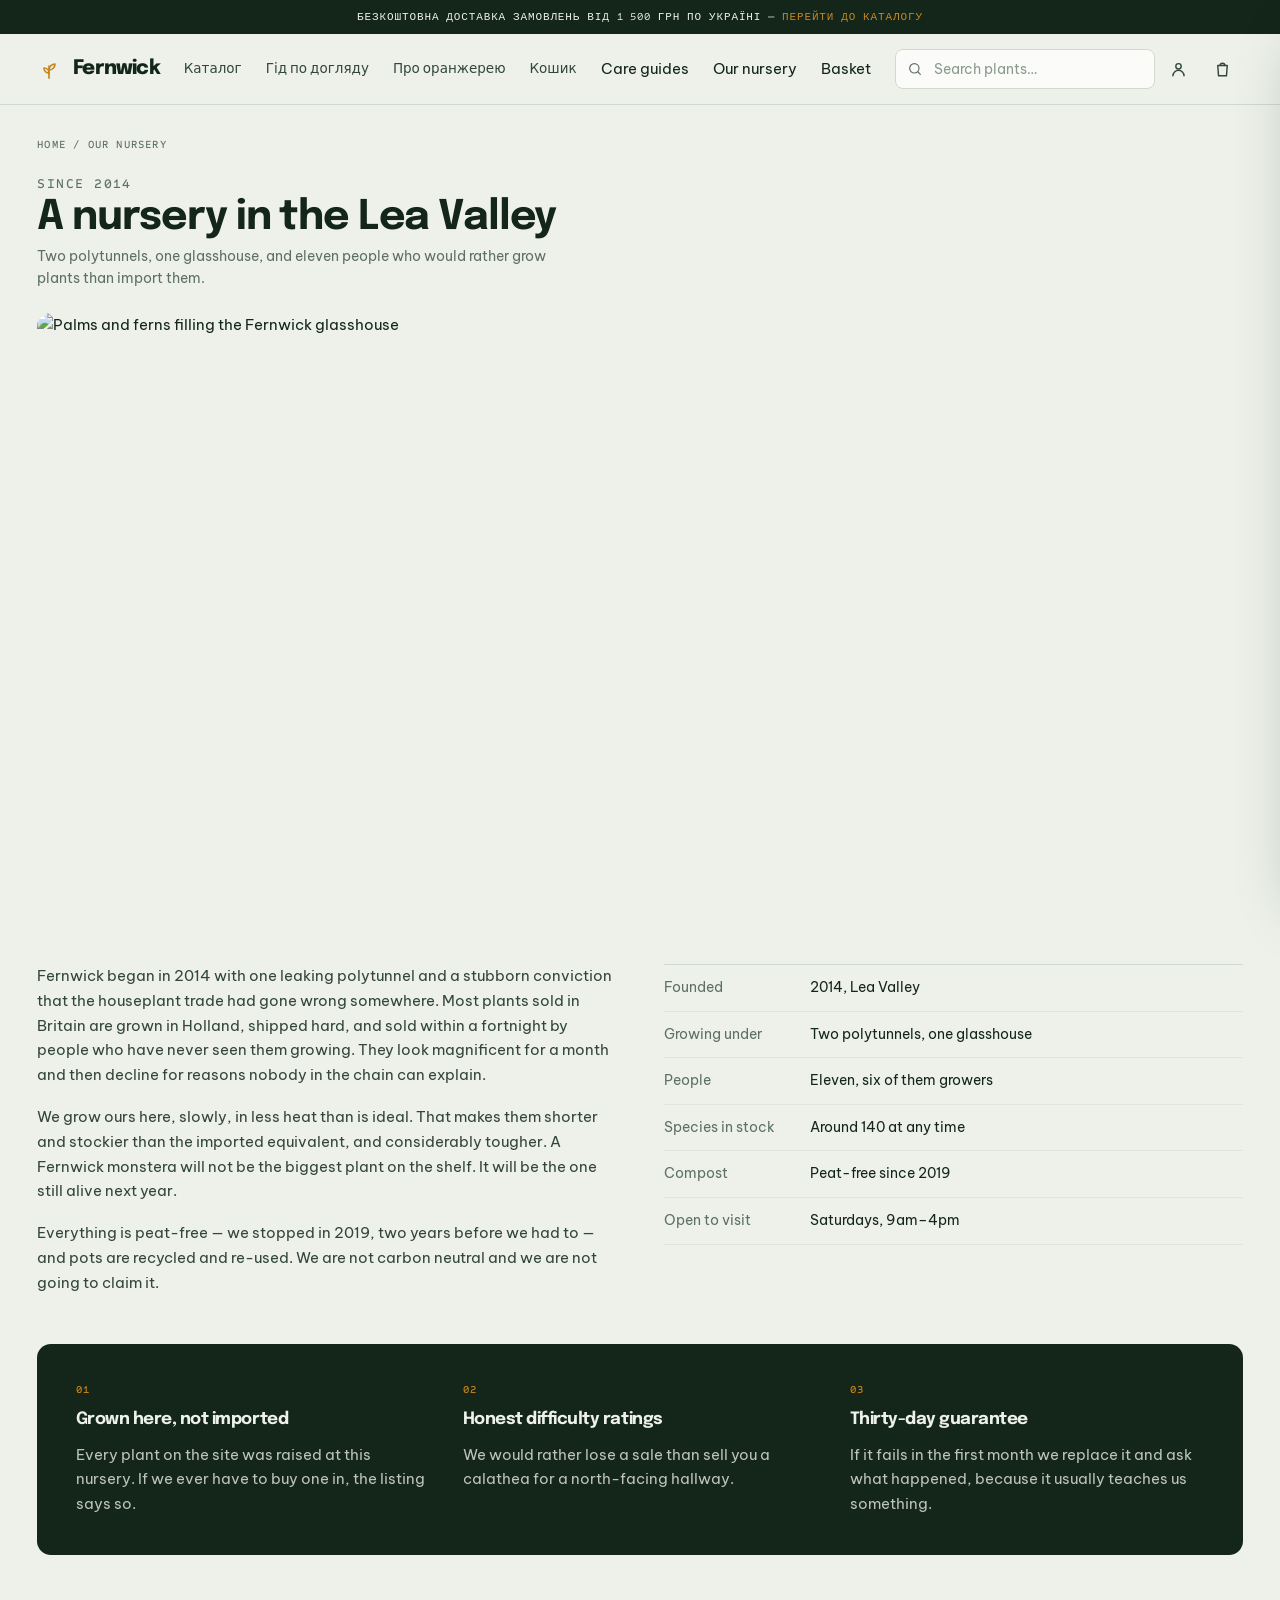
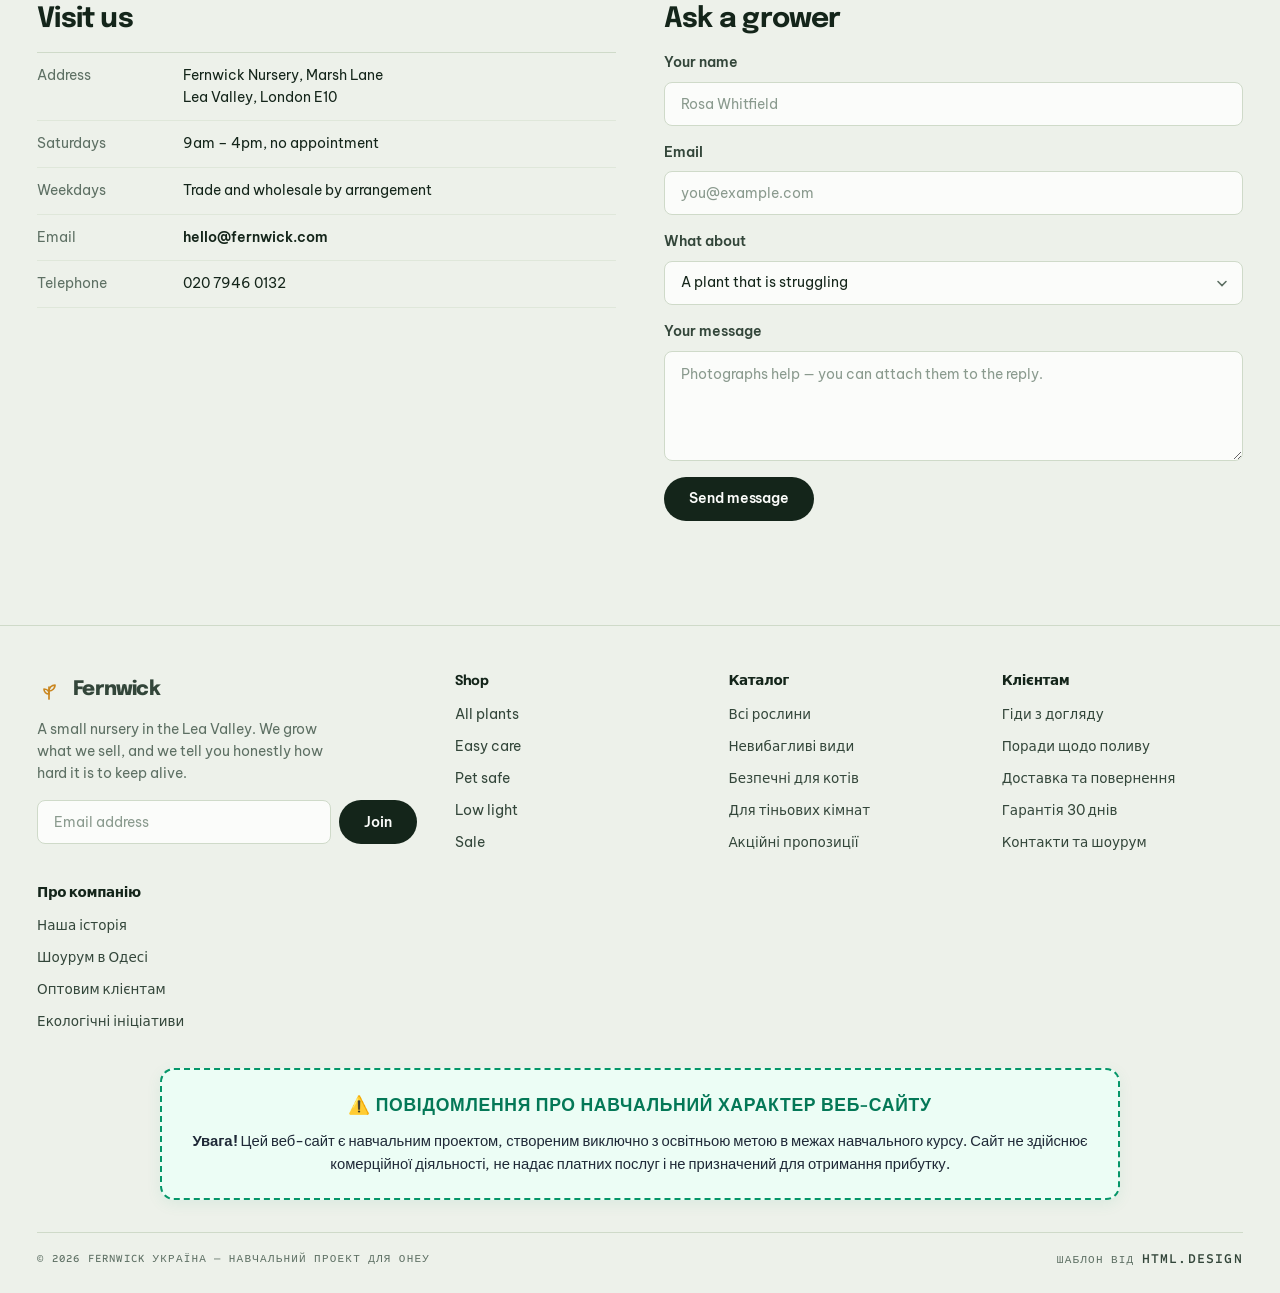
==== fernwick/about.html @ 467632d7 "Add files via upload" ====
<!DOCTYPE html>
<html lang="uk">
<head>
<!-- Google tag (gtag.js) -->
<script async src="https://www.googletagmanager.com/gtag/js?id=G-3LQYDTV1NV"></script>
<script>
  window.dataLayer = window.dataLayer || [];
  function gtag(){dataLayer.push(arguments);}
  gtag('js', new Date());

  gtag('config', 'G-3LQYDTV1NV');
</script>

<!-- Microsoft Clarity -->
<script type="text/javascript">
    (function(c,l,a,r,i,t,y){
        c[a]=c[a]||function(){(c[a].q=c[a].q||[]).push(arguments)};
        t=l.createElement(r);t.async=1;t.src="https://www.clarity.ms/tag/"+i;
        y=l.getElementsByTagName(r)[0];y.parentNode.insertBefore(t,y);
    })(window, document, "clarity", "script", "pxyz123456");
</script>

<meta charset="utf-8" />
<meta name="viewport" content="width=device-width, initial-scale=1" />
<title>Про нашу оранжерею — Fernwick Україна</title>
<meta name="description" content="Історія розплідника Fernwick. Вирощування кімнатних рослин, екологічний підхід та шоурум в Одесі." />

<link rel="preconnect" href="https://fonts.googleapis.com" />
<link rel="preconnect" href="https://fonts.gstatic.com" crossorigin />
<link href="https://fonts.googleapis.com/css2?family=Epilogue:wght@500;600;700;800&family=Be+Vietnam+Pro:wght@400;500;600;700&family=Sometype+Mono:wght@400;500&display=swap" rel="stylesheet" />
<link rel="preconnect" href="https://images.unsplash.com" crossorigin />

<link rel="stylesheet" href="assets/css/tokens.css" />
<link rel="stylesheet" href="assets/css/shop.css" />
</head>
<body>

<div class="announce">
  <p>Безкоштовна доставка замовлень від 1 500 грн по Україні — <a href="shop.html">перейти до каталогу</a></p>
</div>

<header class="masthead">
  <div class="wrap masthead__inner">
    <a class="brand" href="index.html" aria-label="Fernwick — на головну">
      <svg viewBox="0 0 24 24" fill="none" stroke="currentColor" stroke-width="1.7" stroke-linecap="round" stroke-linejoin="round" aria-hidden="true">
        <path d="M12 21V9" />
        <path d="M12 13c0-3.3 2.7-6 6-6 0 3.3-2.7 6-6 6Z" />
        <path d="M12 16c0-2.8-2.2-5-5-5 0 2.8 2.2 5 5 5Z" />
      </svg>
      <span class="brand__word">Fernwick</span>
    </a>

    <nav class="shopnav" aria-label="Main" data-open="false">
      <a href="shop.html">Каталог</a>
      <a href="care.html">Гід по догляду</a>
      <a href="about.html">Про оранжерею</a>
      <a href="cart.html">Кошик</a>
    </nav>
      <a href="care.html">Care guides</a>
      <a href="about.html" aria-current="page">Our nursery</a>
      <a href="cart.html">Basket</a>
    </nav>

    <div class="masthead__tools">
      <label class="searchbox">
        <span class="sr-only">Search plants</span>
        <svg viewBox="0 0 24 24" fill="none" stroke="currentColor" stroke-width="1.8" stroke-linecap="round" aria-hidden="true"><circle cx="11" cy="11" r="7"/><path d="m20 20-3.5-3.5"/></svg>
        <input class="input" type="search" placeholder="Search plants…" />
      </label>

      <button class="btn btn--icon" type="button" data-toast="Accounts are a demo in this template" aria-label="Your account">
        <svg viewBox="0 0 24 24" fill="none" stroke="currentColor" stroke-width="1.8" stroke-linecap="round" stroke-linejoin="round" aria-hidden="true"><circle cx="12" cy="8" r="3.4"/><path d="M5 20a7 7 0 0 1 14 0"/></svg>
      </button>

      <button class="btn btn--icon" type="button" data-action="open-drawer" aria-label="Open basket">
        <svg viewBox="0 0 24 24" fill="none" stroke="currentColor" stroke-width="1.8" stroke-linecap="round" stroke-linejoin="round" aria-hidden="true"><path d="M6 7h12l-1 13H7L6 7Z"/><path d="M9 7a3 3 0 0 1 6 0"/></svg>
        <span class="cartbtn__count" data-cart-count hidden>0</span>
      </button>

      <button class="btn btn--icon burger" type="button" aria-expanded="false" aria-label="Menu">
        <svg viewBox="0 0 24 24" fill="none" stroke="currentColor" stroke-width="1.8" stroke-linecap="round" aria-hidden="true"><path d="M4 7h16M4 12h16M4 17h16"/></svg>
      </button>
    </div>
  </div>
</header>

<main class="wrap section--tight">
  <nav class="label" aria-label="Breadcrumb" style="margin-bottom:var(--s-4)">
    <a href="index.html">Home</a> / <span>Our nursery</span>
  </nav>

  <div class="sechead">
    <div>
      <p class="label">Since 2014</p>
      <h1>A nursery in the Lea Valley</h1>
      <p class="lede">Two polytunnels, one glasshouse, and eleven people who would rather grow plants than import them.</p>
    </div>
  </div>

  <img src="https://images.unsplash.com/photo-1470058869958-2a77ade41c02?w=1600&q=75&auto=format&fit=crop"
       alt="Palms and ferns filling the Fernwick glasshouse" width="1600" height="800"
       style="width:100%;aspect-ratio:2/1;object-fit:cover;border-radius:var(--r-lg);margin-bottom:var(--s-7)"
       fetchpriority="high" decoding="async" />

  <div class="grid" style="grid-template-columns:minmax(0,1fr) minmax(0,1fr);gap:var(--s-7);margin-bottom:var(--s-7)">
    <div class="read">
      <p>
        Fernwick began in 2014 with one leaking polytunnel and a stubborn conviction that
        the houseplant trade had gone wrong somewhere. Most plants sold in Britain are grown
        in Holland, shipped hard, and sold within a fortnight by people who have never seen
        them growing. They look magnificent for a month and then decline for reasons nobody
        in the chain can explain.
      </p>
      <p>
        We grow ours here, slowly, in less heat than is ideal. That makes them shorter and
        stockier than the imported equivalent, and considerably tougher. A Fernwick monstera
        will not be the biggest plant on the shelf. It will be the one still alive next year.
      </p>
      <p>
        Everything is peat-free — we stopped in 2019, two years before we had to — and pots
        are recycled and re-used. We are not carbon neutral and we are not going to claim it.
      </p>
    </div>

    <div>
      <div class="specs" style="border-top:1px solid var(--hairline)">
        <div class="specs__row"><dt>Founded</dt><dd>2014, Lea Valley</dd></div>
        <div class="specs__row"><dt>Growing under</dt><dd>Two polytunnels, one glasshouse</dd></div>
        <div class="specs__row"><dt>People</dt><dd>Eleven, six of them growers</dd></div>
        <div class="specs__row"><dt>Species in stock</dt><dd>Around 140 at any time</dd></div>
        <div class="specs__row"><dt>Compost</dt><dd>Peat-free since 2019</dd></div>
        <div class="specs__row"><dt>Open to visit</dt><dd>Saturdays, 9am–4pm</dd></div>
      </div>
    </div>
  </div>

  <section class="band" data-reveal style="margin-bottom:var(--s-7)">
    <div class="grid grid--3" style="gap:var(--s-6)">
      <div>
        <p class="label">01</p>
        <h3 style="margin:var(--s-3) 0">Grown here, not imported</h3>
        <p>Every plant on the site was raised at this nursery. If we ever have to buy one in, the listing says so.</p>
      </div>
      <div>
        <p class="label">02</p>
        <h3 style="margin:var(--s-3) 0">Honest difficulty ratings</h3>
        <p>We would rather lose a sale than sell you a calathea for a north-facing hallway.</p>
      </div>
      <div>
        <p class="label">03</p>
        <h3 style="margin:var(--s-3) 0">Thirty-day guarantee</h3>
        <p>If it fails in the first month we replace it and ask what happened, because it usually teaches us something.</p>
      </div>
    </div>
  </section>

  <section class="grid" style="grid-template-columns:minmax(0,1fr) minmax(0,1fr);gap:var(--s-7)">
    <div>
      <h2 style="margin-bottom:var(--s-4)">Visit us</h2>
      <div class="specs" style="border-top:1px solid var(--hairline)">
        <div class="specs__row"><dt>Address</dt><dd>Fernwick Nursery, Marsh Lane<br />Lea Valley, London E10</dd></div>
        <div class="specs__row"><dt>Saturdays</dt><dd>9am – 4pm, no appointment</dd></div>
        <div class="specs__row"><dt>Weekdays</dt><dd>Trade and wholesale by arrangement</dd></div>
        <div class="specs__row"><dt>Email</dt><dd><a class="tlink" href="mailto:hello@fernwick.com">hello@fernwick.com</a></dd></div>
        <div class="specs__row"><dt>Telephone</dt><dd>020 7946 0132</dd></div>
      </div>
    </div>

    <div>
      <h2 style="margin-bottom:var(--s-4)">Ask a grower</h2>
      <form class="grid" style="gap:var(--s-4)" data-demo-form="Thanks — a grower will reply, usually the same day">
        <div class="field">
          <label for="c-name">Your name</label>
          <input class="input" id="c-name" type="text" required placeholder="Rosa Whitfield" />
        </div>
        <div class="field">
          <label for="c-email">Email</label>
          <input class="input" id="c-email" type="email" required placeholder="you@example.com" />
        </div>
        <div class="field">
          <label for="c-topic">What about</label>
          <select class="select" id="c-topic">
            <option>A plant that is struggling</option>
            <option>An order I have placed</option>
            <option>Wholesale and trade</option>
            <option>Visiting the nursery</option>
            <option>Something else</option>
          </select>
        </div>
        <div class="field">
          <label for="c-msg">Your message</label>
          <textarea class="textarea" id="c-msg" required placeholder="Photographs help — you can attach them to the reply."></textarea>
        </div>
        <div>
          <button class="btn btn--primary" type="submit">Send message</button>
        </div>
      </form>
    </div>
  </section>
</main>

<footer class="foot">
  <div class="wrap">
    <div class="foot__grid">
      <div>
        <a class="brand" href="index.html" style="margin-bottom:var(--s-3)">
          <svg viewBox="0 0 24 24" fill="none" stroke="currentColor" stroke-width="1.7" stroke-linecap="round" stroke-linejoin="round" aria-hidden="true">
            <path d="M12 21V9" /><path d="M12 13c0-3.3 2.7-6 6-6 0 3.3-2.7 6-6 6Z" /><path d="M12 16c0-2.8-2.2-5-5-5 0 2.8 2.2 5 5 5Z" />
          </svg>
          <span class="brand__word">Fernwick</span>
        </a>
        <p class="muted" style="font-size:var(--text-sm);max-width:34ch;margin-bottom:var(--s-4)">
          A small nursery in the Lea Valley. We grow what we sell, and we tell you honestly
          how hard it is to keep alive.
        </p>
        <form class="newsletter" data-demo-form="Thanks — check your inbox for a welcome note">
          <label class="sr-only" for="nl">Email address</label>
          <input class="input" id="nl" type="email" placeholder="Email address" required />
          <button class="btn btn--primary" type="submit">Join</button>
        </form>
      </div>

      <div>
        <h3>Shop</h3>
        <ul>
          <li><a href="shop.html">All plants</a></li>
          <li><a href="shop.html">Easy care</a></li>
          <li><a href="shop.html">Pet safe</a></li>
          <li><a href="shop.html">Low light</a></li>
          <li><a href="shop.html">Sale</a></li>
        </ul>
      </div>

      <div>
        <h3>Каталог</h3>
        <ul>
          <li><a href="shop.html">Всі рослини</a></li>
          <li><a href="shop.html">Невибагливі види</a></li>
          <li><a href="shop.html">Безпечні для котів</a></li>
          <li><a href="shop.html">Для тіньових кімнат</a></li>
          <li><a href="shop.html">Акційні пропозиції</a></li>
        </ul>
      </div>

      <div>
        <h3>Клієнтам</h3>
        <ul>
          <li><a href="care.html">Гіди з догляду</a></li>
          <li><a href="care.html">Поради щодо поливу</a></li>
          <li><a href="about.html">Доставка та повернення</a></li>
          <li><a href="about.html">Гарантія 30 днів</a></li>
          <li><a href="about.html">Контакти та шоурум</a></li>
        </ul>
      </div>

      <div>
        <h3>Про компанію</h3>
        <ul>
          <li><a href="about.html">Наша історія</a></li>
          <li><a href="about.html">Шоурум в Одесі</a></li>
          <li><a href="about.html">Оптовим клієнтам</a></li>
          <li><a href="about.html">Екологічні ініціативи</a></li>
        </ul>
      </div>
    </div>

    <!-- Обов'язкове навчальне повідомлення за вимогами завдання -->
    <div class="educational-notice">
      <div class="educational-notice__title">⚠️ ПОВІДОМЛЕННЯ ПРО НАВЧАЛЬНИЙ ХАРАКТЕР ВЕБ-САЙТУ</div>
      <p class="educational-notice__text">
        <strong>Увага!</strong> Цей веб-сайт є навчальним проектом, створеним виключно з освітньою метою в межах навчального курсу. Сайт не здійснює комерційної діяльності, не надає платних послуг і не призначений для отримання прибутку.
      </p>
    </div>

    <div class="foot__bottom">
      <p class="label">© 2026 Fernwick Україна — Навчальний проект для ОНЕУ</p>
      <p class="label">Шаблон від <a href="https://html.design/" target="_blank" rel="noopener noreferrer" class="tlink">html.design</a></p>
    </div>
  </div>
</footer>

<!-- ===================== Cart drawer ===================== -->
<div class="scrim" id="drawerScrim" data-open="false" aria-hidden="true"></div>
<aside class="drawer" data-open="false" role="dialog" aria-modal="true" aria-label="Your basket">
  <div class="drawer__head">
    <h2 style="font-size:var(--text-md)">Your basket</h2>
    <button class="btn btn--icon" type="button" data-action="close-drawer" aria-label="Close basket">
      <svg viewBox="0 0 24 24" fill="none" stroke="currentColor" stroke-width="2" stroke-linecap="round" aria-hidden="true"><path d="M18 6 6 18M6 6l12 12"/></svg>
    </button>
  </div>

  <div class="drawer__body">
    <div data-cart-empty>
      <div class="empty">
        <svg viewBox="0 0 24 24" fill="none" stroke="currentColor" stroke-width="1.6" stroke-linecap="round" stroke-linejoin="round" aria-hidden="true"><path d="M6 7h12l-1 13H7L6 7Z"/><path d="M9 7a3 3 0 0 1 6 0"/></svg>
        <h3>Your basket is empty</h3>
        <p>Nothing potted up yet. Have a look through the nursery.</p>
        <a class="btn btn--primary btn--sm" href="shop.html">Shop plants</a>
      </div>
    </div>
    <div data-cart-lines="drawer" style="display:grid;gap:var(--s-5)"></div>
  </div>

  <div class="drawer__foot" data-cart-filled hidden>
    <div class="totalrow"><span>Subtotal</span><span class="num" data-cart-subtotal>£0</span></div>
    <div class="totalrow"><span>Delivery</span><span class="num" data-cart-delivery>Free</span></div>
    <div class="totalrow totalrow--grand"><span>Total</span><span class="num" data-cart-total>£0</span></div>
    <a class="btn btn--primary btn--block" href="cart.html">View basket</a>
    <button class="btn btn--ghost btn--block" type="button" data-toast="Checkout is where you wire in your own payment provider">Checkout</button>
  </div>
</aside>

<div class="toasts" aria-live="polite"></div>

<script src="assets/js/main.js" defer></script>
</body>
</html>
---- fernwick/assets/css/tokens.css ----
/* ==========================================================================
   FERNWICK — Plant Shop
   tokens.css · design tokens, reset, base type, buttons, forms
   Palette idea: green is the INK, not the accent. Ochre does the pointing.
   ========================================================================== */

:root {
  /* ---- Glasshouse ground (cool green-grey — not cream, not neutral stone) */
  --glass:     #edf1ea;
  --glass-2:   #e4ebdf;
  --glass-3:   #d8e2d2;
  --paper:     #fbfcfa;   /* cards, product tiles */

  /* ---- Forest ink ramp -------------------------------------------------- */
  --forest:    #14251a;
  --forest-2:  #33463a;
  --forest-3:  #5e7064;
  --forest-4:  #8a9a8e;

  --hairline:      #cfdac9;
  --hairline-soft: #dfe7da;

  /* ---- Accent: brass ochre ---------------------------------------------- */
  --ochre:      #c9861f;
  --ochre-deep: #a66c12;
  --ochre-wash: rgba(201, 134, 31, 0.12);
  --on-ochre:   #ffffff;

  /* ---- Functional (shop states, never decoration) ----------------------- */
  --sale:      #b4462b;
  --sale-wash: rgba(180, 70, 43, 0.10);
  --stock:      #3d6b4a;
  --stock-wash: rgba(61, 107, 74, 0.12);
  --low:      #a8720d;
  --low-wash: rgba(168, 114, 13, 0.12);

  /* ---- Type ------------------------------------------------------------- */
  --font-display: "Epilogue", ui-sans-serif, system-ui, sans-serif;
  --font-body:    "Be Vietnam Pro", ui-sans-serif, system-ui, sans-serif;
  --font-mono:    "Sometype Mono", ui-monospace, "SF Mono", monospace;

  --text-xs:   0.75rem;
  --text-sm:   0.8438rem;
  --text-base: 0.9375rem;
  --text-md:   1.0625rem;
  --text-lg:   1.3125rem;
  --text-xl:   1.75rem;
  --text-2xl:  clamp(1.75rem, 1.35rem + 1.5vw, 2.6rem);
  /* Shop-first layout: no oversized marketing hero anywhere. */
  --text-hero: clamp(2rem, 1.4rem + 2.4vw, 3.4rem);

  /* ---- Space ------------------------------------------------------------ */
  --s-1: 0.25rem;
  --s-2: 0.5rem;
  --s-3: 0.75rem;
  --s-4: 1rem;
  --s-5: 1.5rem;
  --s-6: 2rem;
  --s-7: 3rem;
  --s-8: 4.5rem;

  --gutter: clamp(1rem, 0.4rem + 2.4vw, 3rem);
  --maxw: 1400px;

  /* ---- Shape ------------------------------------------------------------ */
  --r-sm: 4px;
  --r-md: 8px;
  --r-lg: 14px;
  --r-pill: 999px;

  --shadow-sm: 0 1px 2px rgba(20, 37, 26, 0.06);
  --shadow-md: 0 10px 30px -12px rgba(20, 37, 26, 0.22);
  --shadow-lg: 0 26px 60px -22px rgba(20, 37, 26, 0.30);

  /* ---- Motion ----------------------------------------------------------- */
  --dur-fast: 140ms;
  --dur: 240ms;
  --dur-slow: 620ms;
  --ease: cubic-bezier(0.22, 1, 0.36, 1);

  --z-drawer: 60;
  --z-toast: 80;
}

/* ==========================================================================
   Reset
   ========================================================================== */

*, *::before, *::after { box-sizing: border-box; }
* { margin: 0; }

[hidden] { display: none !important; }

html { -webkit-text-size-adjust: 100%; overflow-x: clip; }

body {
  background: var(--glass);
  color: var(--forest);
  font-family: var(--font-body);
  font-size: var(--text-base);
  line-height: 1.6;
  -webkit-font-smoothing: antialiased;
  overflow-x: clip;
}

img, svg { display: block; max-width: 100%; }
img { height: auto; }

button, input, select, textarea { font: inherit; color: inherit; }
button { background: none; border: 0; cursor: pointer; }

a { color: inherit; text-decoration: none; }
ul, ol { list-style: none; padding: 0; }
table { border-collapse: collapse; width: 100%; }

:focus-visible {
  outline: 2px solid var(--ochre);
  outline-offset: 3px;
  border-radius: var(--r-sm);
}

::selection { background: var(--ochre); color: var(--on-ochre); }

/* ==========================================================================
   Typography
   ========================================================================== */

h1, h2, h3, h4 {
  font-family: var(--font-display);
  font-weight: 700;
  letter-spacing: -0.028em;
  line-height: 1.18;
  color: var(--forest);
}

h1 { font-size: var(--text-2xl); }
h2 { font-size: var(--text-xl); }
h3 { font-size: var(--text-md); }

p { line-height: 1.65; }

.label {
  font-family: var(--font-mono);
  font-size: 0.6875rem;
  font-weight: 500;
  letter-spacing: 0.11em;
  text-transform: uppercase;
  color: var(--forest-3);
  line-height: 1.5;
}

/* Prices and any figure a shopper compares — tabular so columns line up. */
.num {
  font-family: var(--font-mono);
  font-variant-numeric: tabular-nums;
  letter-spacing: -0.01em;
}

.muted { color: var(--forest-3); }
.soft  { color: var(--forest-2); }

.lede {
  font-size: var(--text-md);
  line-height: 1.6;
  color: var(--forest-2);
  max-width: 58ch;
}

.read { max-width: 66ch; color: var(--forest-2); line-height: 1.75; }
.read p + p { margin-top: 1.15em; }

.sr-only {
  position: absolute;
  width: 1px; height: 1px;
  padding: 0; margin: -1px;
  overflow: hidden;
  clip: rect(0 0 0 0);
  white-space: nowrap;
  border: 0;
}

/* ==========================================================================
   Layout helpers
   ========================================================================== */

.wrap {
  width: 100%;
  max-width: var(--maxw);
  margin-inline: auto;
  padding-inline: var(--gutter);
}

.section { padding-block: var(--s-7); }
.section--tight { padding-block: var(--s-6); }

.sechead {
  display: flex;
  align-items: flex-end;
  justify-content: space-between;
  gap: var(--s-4);
  flex-wrap: wrap;
  margin-bottom: var(--s-5);
}
.sechead p { color: var(--forest-3); font-size: var(--text-sm); margin-top: 4px; }

.rule { height: 1px; background: var(--hairline); border: 0; }

.grid { display: grid; gap: var(--s-5); }
.grid--2 { grid-template-columns: repeat(2, minmax(0, 1fr)); }
.grid--3 { grid-template-columns: repeat(3, minmax(0, 1fr)); }
.grid--4 { grid-template-columns: repeat(4, minmax(0, 1fr)); }

@media (max-width: 1080px) { .grid--4 { grid-template-columns: repeat(3, minmax(0, 1fr)); } }
@media (max-width: 860px)  { .grid--3, .grid--4 { grid-template-columns: repeat(2, minmax(0, 1fr)); } }
@media (max-width: 560px)  { .grid--2, .grid--3, .grid--4 { grid-template-columns: repeat(2, minmax(0, 1fr)); } }

/* ==========================================================================
   Buttons
   ========================================================================== */

.btn {
  display: inline-flex;
  align-items: center;
  justify-content: center;
  gap: var(--s-2);
  height: 44px;
  padding: 0 var(--s-5);
  border: 1px solid transparent;
  border-radius: var(--r-pill);
  font-family: var(--font-body);
  font-size: var(--text-sm);
  font-weight: 600;
  letter-spacing: -0.005em;
  white-space: nowrap;
  transition: background var(--dur-fast) var(--ease),
              color var(--dur-fast) var(--ease),
              border-color var(--dur-fast) var(--ease),
              transform var(--dur-fast) var(--ease);
}
.btn:active { transform: translateY(1px); }
.btn svg { width: 16px; height: 16px; flex: none; }

.btn--primary { background: var(--forest); color: var(--paper); }
.btn--primary:hover { background: var(--ochre); color: var(--on-ochre); }

.btn--ochre { background: var(--ochre); color: var(--on-ochre); }
.btn--ochre:hover { background: var(--ochre-deep); }

.btn--ghost { border-color: var(--hairline); color: var(--forest-2); background: transparent; }
.btn--ghost:hover { border-color: var(--forest); color: var(--forest); background: var(--paper); }

.btn--quiet { color: var(--forest-3); padding: 0 var(--s-3); height: 38px; }
.btn--quiet:hover { color: var(--forest); }

.btn--sm { height: 36px; padding: 0 var(--s-4); font-size: var(--text-xs); }
.btn--block { width: 100%; }

.btn[disabled] { opacity: 0.45; pointer-events: none; }

.btn--icon {
  width: 40px; height: 40px;
  padding: 0;
  border-radius: 50%;
  color: var(--forest-2);
  position: relative;
}
.btn--icon:hover { background: var(--glass-2); color: var(--forest); }
.btn--icon svg { width: 19px; height: 19px; }

/* Text link with a growing underline */
.tlink {
  position: relative;
  font-weight: 600;
  color: var(--forest);
  padding-bottom: 2px;
}
.tlink::after {
  content: "";
  position: absolute;
  left: 0; bottom: 0;
  width: 100%; height: 1px;
  background: currentColor;
  transform: scaleX(0);
  transform-origin: right;
  transition: transform 0.4s var(--ease);
}
.tlink:hover { color: var(--ochre); }
.tlink:hover::after { transform: scaleX(1); transform-origin: left; }

/* ==========================================================================
   Badges — colour carries stock/price state only
   ========================================================================== */

.badge {
  display: inline-flex;
  align-items: center;
  gap: var(--s-2);
  padding: 3px 10px;
  border-radius: var(--r-pill);
  font-family: var(--font-mono);
  font-size: 0.6563rem;
  font-weight: 500;
  letter-spacing: 0.06em;
  text-transform: uppercase;
  white-space: nowrap;
  background: var(--glass-3);
  color: var(--forest-2);
}
.badge--sale  { background: var(--sale-wash);  color: var(--sale); }
.badge--stock { background: var(--stock-wash); color: var(--stock); }
.badge--low   { background: var(--low-wash);   color: var(--low); }
.badge--new   { background: var(--forest);     color: var(--paper); }
.badge .dot { width: 6px; height: 6px; border-radius: 50%; background: currentColor; flex: none; }

/* ==========================================================================
   Forms
   ========================================================================== */

.field { display: grid; gap: var(--s-2); }
.field > label { font-size: var(--text-sm); font-weight: 600; color: var(--forest-2); }
.field .hint { font-size: var(--text-xs); color: var(--forest-3); }

.input, .select, .textarea {
  width: 100%;
  height: 44px;
  padding: 0 var(--s-4);
  background: var(--paper);
  border: 1px solid var(--hairline);
  border-radius: var(--r-md);
  font-size: var(--text-sm);
  color: var(--forest);
  transition: border-color var(--dur-fast) var(--ease), box-shadow var(--dur-fast) var(--ease);
}
.textarea { height: auto; padding: var(--s-3) var(--s-4); min-height: 110px; resize: vertical; line-height: 1.6; }
.input::placeholder, .textarea::placeholder { color: var(--forest-4); }

.input:focus, .select:focus, .textarea:focus {
  outline: none;
  border-color: var(--ochre);
  box-shadow: 0 0 0 3px var(--ochre-wash);
}

.select {
  appearance: none;
  cursor: pointer;
  padding-right: var(--s-6);
  background-image: url("data:image/svg+xml;utf8,<svg xmlns='http://www.w3.org/2000/svg' viewBox='0 0 16 16' fill='none' stroke='%235e7064' stroke-width='1.6' stroke-linecap='round'><path d='M4 6.5 8 10.5 12 6.5'/></svg>");
  background-repeat: no-repeat;
  background-position: right var(--s-3) center;
  background-size: 16px;
}

.check {
  appearance: none;
  width: 17px; height: 17px;
  flex: none;
  border: 1.5px solid var(--forest-4);
  border-radius: 4px;
  cursor: pointer;
  display: grid;
  place-content: center;
  transition: background var(--dur-fast) var(--ease), border-color var(--dur-fast) var(--ease);
}
.check::after {
  content: "";
  width: 8px; height: 4px;
  border-left: 2px solid var(--on-ochre);
  border-bottom: 2px solid var(--on-ochre);
  transform: rotate(-45deg) scale(0);
  transition: transform var(--dur-fast) var(--ease);
  margin-top: -2px;
}
.check:checked { background: var(--ochre); border-color: var(--ochre); }
.check:checked::after { transform: rotate(-45deg) scale(1); }

/* Quantity stepper — used in cart and on the product page */
.qty {
  display: inline-flex;
  align-items: center;
  border: 1px solid var(--hairline);
  border-radius: var(--r-pill);
  background: var(--paper);
  overflow: hidden;
}
.qty button {
  width: 38px; height: 42px;
  display: grid;
  place-content: center;
  color: var(--forest-2);
  transition: background var(--dur-fast) var(--ease), color var(--dur-fast) var(--ease);
}
.qty button:hover { background: var(--glass-2); color: var(--forest); }
.qty input {
  width: 44px;
  height: 42px;
  border: 0;
  text-align: center;
  background: transparent;
  font-family: var(--font-mono);
  font-variant-numeric: tabular-nums;
  font-size: var(--text-sm);
  -moz-appearance: textfield;
}
.qty input::-webkit-outer-spin-button,
.qty input::-webkit-inner-spin-button { -webkit-appearance: none; margin: 0; }
.qty input:focus { outline: none; }

/* ==========================================================================
   Motion preference
   ========================================================================== */

@media (prefers-reduced-motion: reduce) {
  *, *::before, *::after {
    animation-duration: 0.01ms !important;
    animation-iteration-count: 1 !important;
    transition-duration: 0.01ms !important;
    scroll-behavior: auto !important;
  }
}
---- fernwick/assets/css/shop.css ----
/* ==========================================================================
   FERNWICK — shop.css
   Store chrome: announcement bar, utility header, cart drawer, category rail,
   product cards, filters, PDP, cart table, editorial bands, footer.
   ========================================================================== */

/* ==========================================================================
   Announcement + header
   ========================================================================== */

.announce {
  background: var(--forest);
  color: var(--glass);
  text-align: center;
  padding: var(--s-2) var(--gutter);
}
.announce p { font-family: var(--font-mono); font-size: 0.6875rem; letter-spacing: 0.08em; text-transform: uppercase; }
.announce a { color: var(--ochre); font-weight: 500; }

.masthead {
  position: sticky;
  top: 0;
  z-index: 50;
  background: color-mix(in srgb, var(--glass) 88%, transparent);
  backdrop-filter: blur(12px);
  -webkit-backdrop-filter: blur(12px);
  border-bottom: 1px solid var(--hairline);
}

.masthead__inner {
  display: flex;
  align-items: center;
  gap: var(--s-5);
  height: 70px;
}

/* Brand mark: a two-leaf sprig in SVG — not a square, not a monogram tile. */
.brand { display: flex; align-items: center; gap: var(--s-3); flex: none; }
.brand svg { width: 24px; height: 24px; color: var(--ochre); }
.brand__word {
  font-family: var(--font-display);
  font-weight: 800;
  font-size: 1.25rem;
  letter-spacing: -0.04em;
}

.shopnav { display: flex; align-items: center; gap: var(--s-5); }
.shopnav a {
  position: relative;
  font-size: var(--text-sm);
  font-weight: 500;
  color: var(--forest-2);
  padding-block: 4px;
  transition: color var(--dur-fast) var(--ease);
}
.shopnav a:hover { color: var(--forest); }
.shopnav a[aria-current="page"] { color: var(--forest); font-weight: 600; }
.shopnav a[aria-current="page"]::after {
  content: "";
  position: absolute;
  left: 0; right: 0; bottom: -2px;
  height: 2px;
  background: var(--ochre);
  border-radius: var(--r-pill);
}

.masthead__tools { margin-left: auto; display: flex; align-items: center; gap: var(--s-1); }

.searchbox { position: relative; width: min(260px, 30vw); }
.searchbox svg {
  position: absolute;
  left: var(--s-3);
  top: 50%;
  transform: translateY(-50%);
  width: 16px; height: 16px;
  color: var(--forest-3);
  pointer-events: none;
}
.searchbox .input { height: 40px; padding-left: 38px; background: var(--paper); }

/* Cart button count bubble */
.cartbtn__count {
  position: absolute;
  top: 2px; right: 2px;
  min-width: 18px; height: 18px;
  padding: 0 4px;
  border-radius: var(--r-pill);
  background: var(--ochre);
  color: var(--on-ochre);
  font-family: var(--font-mono);
  font-size: 0.625rem;
  font-weight: 600;
  display: grid;
  place-content: center;
  border: 2px solid var(--glass);
}

.burger { display: none; }

/* ==========================================================================
   Category rail — the shop opens on this, not on a marketing hero
   ========================================================================== */

.rail {
  display: flex;
  gap: var(--s-3);
  overflow-x: auto;
  padding-block: var(--s-2) var(--s-4);
  scrollbar-width: none;
  scroll-snap-type: x proximity;
}
.rail::-webkit-scrollbar { display: none; }

.railcard {
  flex: none;
  width: clamp(150px, 17vw, 200px);
  scroll-snap-align: start;
  display: grid;
  gap: var(--s-3);
  padding: var(--s-3);
  border: 1px solid var(--hairline);
  border-radius: var(--r-lg);
  background: var(--paper);
  transition: border-color var(--dur) var(--ease), transform var(--dur) var(--ease);
}
.railcard:hover { border-color: var(--ochre); transform: translateY(-3px); }
.railcard img {
  width: 100%;
  aspect-ratio: 1;
  object-fit: cover;
  border-radius: var(--r-md);
  background: var(--glass-2);
}
.railcard__meta { display: flex; align-items: baseline; justify-content: space-between; gap: var(--s-2); }
.railcard__name { font-weight: 600; font-size: var(--text-sm); }
.railcard__n { font-family: var(--font-mono); font-size: var(--text-xs); color: var(--forest-4); }

/* ==========================================================================
   Product card
   ========================================================================== */

.product { position: relative; display: grid; gap: var(--s-3); }

.product__media {
  position: relative;
  display: block;
  border-radius: var(--r-lg);
  overflow: hidden;
  background: var(--paper);
  aspect-ratio: 4 / 5;
}
.product__media img {
  width: 100%; height: 100%;
  object-fit: cover;
  transition: transform 0.85s var(--ease);
}
.product:hover .product__media img { transform: scale(1.05); }

.product__flags {
  position: absolute;
  top: var(--s-3);
  left: var(--s-3);
  display: flex;
  flex-direction: column;
  align-items: flex-start;
  gap: var(--s-2);
  z-index: 2;
}

/* Quick-add slides up over the image on hover; always visible on touch. */
.product__quick {
  position: absolute;
  left: var(--s-3);
  right: var(--s-3);
  bottom: var(--s-3);
  z-index: 2;
  opacity: 0;
  transform: translateY(8px);
  transition: opacity var(--dur) var(--ease), transform var(--dur) var(--ease);
}
.product:hover .product__quick,
.product:focus-within .product__quick { opacity: 1; transform: none; }

@media (hover: none) {
  .product__quick { opacity: 1; transform: none; }
}

.product__wish {
  position: absolute;
  top: var(--s-3);
  right: var(--s-3);
  z-index: 2;
  width: 34px; height: 34px;
  border-radius: 50%;
  background: color-mix(in srgb, var(--paper) 88%, transparent);
  backdrop-filter: blur(6px);
  display: grid;
  place-content: center;
  color: var(--forest-2);
  transition: color var(--dur-fast) var(--ease), background var(--dur-fast) var(--ease);
}
.product__wish svg { width: 16px; height: 16px; }
.product__wish:hover { color: var(--sale); }
.product__wish[aria-pressed="true"] { color: var(--sale); }
.product__wish[aria-pressed="true"] svg { fill: currentColor; }

.product__body { display: grid; gap: 3px; }
.product__name { font-family: var(--font-display); font-weight: 600; font-size: var(--text-base); letter-spacing: -0.02em; }
.product__latin { font-size: var(--text-xs); color: var(--forest-4); font-style: italic; }
.product__foot { display: flex; align-items: baseline; justify-content: space-between; gap: var(--s-3); margin-top: 2px; }

.price { display: flex; align-items: baseline; gap: var(--s-2); }
.price__now { font-family: var(--font-mono); font-variant-numeric: tabular-nums; font-weight: 600; font-size: var(--text-sm); }
.price__was { font-family: var(--font-mono); font-size: var(--text-xs); color: var(--forest-4); text-decoration: line-through; }
.price--sale .price__now { color: var(--sale); }

/* Care meta strip on the card (light / water) */
.caremeta { display: flex; align-items: center; gap: var(--s-3); }
.caremeta span { display: inline-flex; align-items: center; gap: 4px; font-size: var(--text-xs); color: var(--forest-3); }
.caremeta svg { width: 13px; height: 13px; flex: none; }

/* ==========================================================================
   Shop page — filter sidebar + toolbar
   ========================================================================== */

.shoplayout {
  display: grid;
  grid-template-columns: 232px minmax(0, 1fr);
  gap: var(--s-6);
  align-items: start;
}

.filters { display: grid; gap: var(--s-5); position: sticky; top: 90px; }
.filters__group { display: grid; gap: var(--s-3); padding-bottom: var(--s-5); border-bottom: 1px solid var(--hairline); }
.filters__group:last-child { border-bottom: 0; }
.filters__title { font-family: var(--font-display); font-weight: 700; font-size: var(--text-sm); }
.filters__row { display: flex; align-items: center; gap: var(--s-3); font-size: var(--text-sm); color: var(--forest-2); cursor: pointer; }
.filters__row .count { margin-left: auto; font-family: var(--font-mono); font-size: var(--text-xs); color: var(--forest-4); }

.shoptoolbar {
  display: flex;
  align-items: center;
  gap: var(--s-3);
  flex-wrap: wrap;
  padding-bottom: var(--s-4);
  border-bottom: 1px solid var(--hairline);
  margin-bottom: var(--s-5);
}
.shoptoolbar__count { font-size: var(--text-sm); color: var(--forest-3); }

.chips { display: flex; gap: var(--s-2); flex-wrap: wrap; }
.chip {
  display: inline-flex;
  align-items: center;
  gap: var(--s-2);
  height: 32px;
  padding: 0 var(--s-3);
  border: 1px solid var(--hairline);
  border-radius: var(--r-pill);
  background: var(--paper);
  font-size: var(--text-xs);
  font-weight: 500;
  color: var(--forest-2);
  transition: all var(--dur-fast) var(--ease);
}
.chip:hover { border-color: var(--forest-4); }
.chip[aria-pressed="true"] { background: var(--forest); border-color: var(--forest); color: var(--paper); }

.empty {
  display: grid;
  gap: var(--s-3);
  justify-items: center;
  text-align: center;
  padding: var(--s-8) var(--s-5);
}
.empty svg { width: 34px; height: 34px; color: var(--forest-4); }
.empty p { color: var(--forest-3); font-size: var(--text-sm); max-width: 36ch; }

/* ==========================================================================
   Product detail
   ========================================================================== */

.pdp { display: grid; grid-template-columns: minmax(0, 1.1fr) minmax(0, 1fr); gap: var(--s-7); align-items: start; }

.gallery { display: grid; gap: var(--s-3); }
.gallery__main {
  border-radius: var(--r-lg);
  overflow: hidden;
  background: var(--paper);
  aspect-ratio: 1;
}
.gallery__main img { width: 100%; height: 100%; object-fit: cover; }
.gallery__thumbs { display: grid; grid-template-columns: repeat(4, 1fr); gap: var(--s-3); }
.gallery__thumb {
  border-radius: var(--r-md);
  overflow: hidden;
  aspect-ratio: 1;
  border: 2px solid transparent;
  background: var(--paper);
  transition: border-color var(--dur-fast) var(--ease);
}
.gallery__thumb img { width: 100%; height: 100%; object-fit: cover; }
.gallery__thumb[aria-current="true"] { border-color: var(--ochre); }

.pdp__info { display: grid; gap: var(--s-4); position: sticky; top: 90px; }
.pdp__price { display: flex; align-items: baseline; gap: var(--s-3); }
.pdp__price .price__now { font-size: var(--text-xl); }

/* Variant swatches (pot size) */
.variants { display: flex; gap: var(--s-2); flex-wrap: wrap; }
.variant {
  padding: var(--s-2) var(--s-4);
  border: 1px solid var(--hairline);
  border-radius: var(--r-md);
  background: var(--paper);
  font-size: var(--text-sm);
  text-align: left;
  transition: all var(--dur-fast) var(--ease);
}
.variant small { display: block; font-family: var(--font-mono); font-size: var(--text-xs); color: var(--forest-4); }
.variant:hover { border-color: var(--forest-4); }
.variant[aria-pressed="true"] { border-color: var(--forest); background: var(--forest); color: var(--paper); }
.variant[aria-pressed="true"] small { color: color-mix(in srgb, var(--paper) 70%, transparent); }

/* Care spec table */
.specs { border-top: 1px solid var(--hairline); }
.specs__row {
  display: grid;
  grid-template-columns: 130px minmax(0, 1fr);
  gap: var(--s-4);
  padding: var(--s-3) 0;
  border-bottom: 1px solid var(--hairline-soft);
  font-size: var(--text-sm);
}
.specs__row dt { color: var(--forest-3); }
.specs__row dd { color: var(--forest); }

/* Accordion */
.acc { border-top: 1px solid var(--hairline); }
.acc__item { border-bottom: 1px solid var(--hairline); }
.acc__btn {
  display: flex;
  align-items: center;
  justify-content: space-between;
  gap: var(--s-4);
  width: 100%;
  padding: var(--s-4) 0;
  font-family: var(--font-display);
  font-weight: 600;
  font-size: var(--text-sm);
  text-align: left;
}
.acc__btn svg { width: 16px; height: 16px; flex: none; transition: transform var(--dur) var(--ease); color: var(--forest-3); }
.acc__btn[aria-expanded="true"] svg { transform: rotate(45deg); }
.acc__panel { padding-bottom: var(--s-4); color: var(--forest-2); font-size: var(--text-sm); line-height: 1.7; }

/* ==========================================================================
   Cart drawer
   ========================================================================== */

.scrim {
  position: fixed;
  inset: 0;
  background: rgba(20, 37, 26, 0.42);
  backdrop-filter: blur(2px);
  opacity: 0;
  visibility: hidden;
  transition: opacity var(--dur) var(--ease), visibility var(--dur) var(--ease);
  z-index: var(--z-drawer);
}
.scrim[data-open="true"] { opacity: 1; visibility: visible; }

.drawer {
  position: fixed;
  top: 0; right: 0;
  width: min(420px, 100vw);
  height: 100vh;
  background: var(--glass);
  border-left: 1px solid var(--hairline);
  box-shadow: var(--shadow-lg);
  transform: translateX(100%);
  transition: transform var(--dur) var(--ease);
  z-index: calc(var(--z-drawer) + 1);
  display: flex;
  flex-direction: column;
}
.drawer[data-open="true"] { transform: none; }

.drawer__head {
  display: flex;
  align-items: center;
  justify-content: space-between;
  gap: var(--s-3);
  padding: var(--s-4) var(--s-5);
  border-bottom: 1px solid var(--hairline);
  flex: none;
}
.drawer__body { flex: 1; overflow-y: auto; padding: var(--s-5); display: grid; gap: var(--s-4); align-content: start; }
.drawer__foot { flex: none; padding: var(--s-5); border-top: 1px solid var(--hairline); display: grid; gap: var(--s-3); }

.lineitem { display: grid; grid-template-columns: 68px minmax(0, 1fr) auto; gap: var(--s-3); align-items: start; }
.lineitem img { width: 68px; height: 82px; object-fit: cover; border-radius: var(--r-md); background: var(--paper); }
.lineitem__name { font-weight: 600; font-size: var(--text-sm); }
.lineitem__meta { font-size: var(--text-xs); color: var(--forest-3); margin-top: 2px; }
.lineitem__price { font-family: var(--font-mono); font-variant-numeric: tabular-nums; font-size: var(--text-sm); font-weight: 600; }

.totalrow {
  display: flex;
  align-items: baseline;
  justify-content: space-between;
  gap: var(--s-3);
  font-size: var(--text-sm);
}
.totalrow--grand { font-size: var(--text-md); font-weight: 700; padding-top: var(--s-3); border-top: 1px solid var(--hairline); }
.totalrow .num { font-weight: 600; }

/* ==========================================================================
   Editorial bands
   ========================================================================== */

.band {
  background: var(--forest);
  color: var(--glass);
  border-radius: var(--r-lg);
  padding: clamp(var(--s-5), 3vw, var(--s-7));
}
.band h2, .band h3 { color: var(--glass); }
.band .label { color: var(--ochre); }
.band p { color: color-mix(in srgb, var(--glass) 78%, transparent); }

.guide { display: grid; gap: var(--s-3); }
.guide img { width: 100%; aspect-ratio: 3 / 2; object-fit: cover; border-radius: var(--r-lg); background: var(--glass-2); transition: transform 0.8s var(--ease); }
.guide:hover img { transform: scale(1.03); }
.guide__meta { display: flex; gap: var(--s-3); align-items: center; }

.trust { display: grid; grid-template-columns: repeat(4, minmax(0, 1fr)); gap: var(--s-5); }
.trust__item { display: grid; gap: var(--s-2); }
.trust__item svg { width: 22px; height: 22px; color: var(--ochre); }
.trust__item h3 { font-size: var(--text-sm); }
.trust__item p { font-size: var(--text-xs); color: var(--forest-3); }

@media (max-width: 860px) { .trust { grid-template-columns: repeat(2, minmax(0, 1fr)); } }

/* ==========================================================================
   Footer
   ========================================================================== */

.foot { border-top: 1px solid var(--hairline); margin-top: var(--s-8); padding-block: var(--s-7) var(--s-5); }
.foot__grid { display: grid; grid-template-columns: minmax(0, 1.6fr) repeat(3, minmax(0, 1fr)); gap: var(--s-6); }
.foot h3 { font-size: var(--text-sm); margin-bottom: var(--s-3); }
.foot ul { display: grid; gap: var(--s-2); }
.foot a { font-size: var(--text-sm); color: var(--forest-2); }
.foot a:hover { color: var(--ochre); }
.foot__bottom {
  display: flex;
  align-items: center;
  justify-content: space-between;
  gap: var(--s-4);
  flex-wrap: wrap;
  margin-top: var(--s-6);
  padding-top: var(--s-4);
  border-top: 1px solid var(--hairline);
}

.newsletter { display: flex; gap: var(--s-2); max-width: 380px; }
.newsletter .input { flex: 1; }

/* ==========================================================================
   Toast
   ========================================================================== */

.toasts {
  position: fixed;
  bottom: var(--s-5);
  left: 50%;
  transform: translateX(-50%);
  z-index: var(--z-toast);
  display: grid;
  gap: var(--s-2);
  justify-items: center;
  pointer-events: none;
}
.toast {
  display: flex;
  align-items: center;
  gap: var(--s-3);
  padding: var(--s-3) var(--s-5);
  background: var(--forest);
  color: var(--glass);
  border-radius: var(--r-pill);
  box-shadow: var(--shadow-md);
  font-size: var(--text-sm);
  pointer-events: auto;
  animation: toast-in var(--dur) var(--ease);
}
.toast svg { width: 16px; height: 16px; color: var(--ochre); flex: none; }
@keyframes toast-in { from { opacity: 0; transform: translateY(10px); } to { opacity: 1; transform: none; } }

/* ==========================================================================
   Reveal
   ========================================================================== */

[data-reveal] {
  opacity: 0;
  transform: translateY(12px);
  transition: opacity var(--dur-slow) var(--ease), transform var(--dur-slow) var(--ease);
  transition-delay: var(--delay, 0ms);
}
[data-reveal][data-shown="true"] { opacity: 1; transform: none; }
@media (prefers-reduced-motion: reduce) { [data-reveal] { opacity: 1; transform: none; } }

/* ==========================================================================
   Responsive
   ========================================================================== */

@media (max-width: 1000px) {
  .shoplayout { grid-template-columns: minmax(0, 1fr); }
  .filters {
    position: static;
    grid-template-columns: repeat(auto-fit, minmax(180px, 1fr));
    padding-bottom: var(--s-5);
    border-bottom: 1px solid var(--hairline);
  }
  .pdp { grid-template-columns: minmax(0, 1fr); gap: var(--s-6); }
  .pdp__info { position: static; }
}

@media (max-width: 860px) {
  .foot__grid { grid-template-columns: repeat(2, minmax(0, 1fr)); }
}

@media (max-width: 780px) {
  .masthead__inner { height: 62px; gap: var(--s-3); }
  .shopnav {
    position: fixed;
    inset: 62px 0 auto 0;
    flex-direction: column;
    align-items: stretch;
    gap: 0;
    background: var(--glass);
    border-bottom: 1px solid var(--hairline);
    padding: var(--s-3) var(--gutter) var(--s-5);
    transform: translateY(-120%);
    transition: transform var(--dur) var(--ease);
    z-index: 40;
    box-shadow: var(--shadow-md);
  }
  .shopnav[data-open="true"] { transform: none; }
  .shopnav a { padding: var(--s-3) 0; border-bottom: 1px solid var(--hairline-soft); font-size: var(--text-md); }
  .shopnav a[aria-current="page"]::after { display: none; }
  .burger { display: inline-grid; }
  .searchbox { display: none; }
}

@media (max-width: 560px) {
  .foot__grid { grid-template-columns: minmax(0, 1fr); }
  .lineitem { grid-template-columns: 56px minmax(0, 1fr) auto; }
  .gallery__thumbs { grid-template-columns: repeat(4, 1fr); }
}

/* ==========================================================================
   РОЗДІЛ: НАВЧАЛЬНА МОДИФІКАЦІЯ ТА СТИЛІЗАЦІЯ ДЛЯ ПРАКТИЧНОГО ЗАВДАННЯ
   Дисципліна: "Прикладні інформаційно-аналітичні рішення в маркетингу" (ОНЕУ)
   Студентська адаптація: інтернет-магазин кімнатних рослин "Fernwick Україна"
   
   Вимоги критеріїв оцінювання (25-30 балів):
   1. Базові властивості CSS:
      - background-color
      - font-family
      - font-size
      - color
      - margin / padding
   2. Самостійно вивчені властивості CSS:
      - Градієнтна заливка кнопки: background: linear-gradient(135deg, ...)
      - Повне заокруглення: border-radius: 999px (pill-кнопка)
      - Анімація та трансформація при наведенні: transform: translateY(-3px) scale(1.02)
      - М'яка глибина тіні: box-shadow з прозорістю rgba
      - Плавність зміни стану: transition: all 0.3s cubic-bezier(0.4, 0, 0.2, 1)
   ========================================================================== */

/* 1. Навчальне повідомлення у футері (Educational Notice) */
.educational-notice {
  background-color: #ecfdf5; /* Базова властивість: background-color */
  border: 2px dashed #059669;
  border-radius: 14px;
  padding: 22px 28px;        /* Базова властивість: padding */
  margin: 35px auto 25px;    /* Базова властивість: margin */
  max-width: 960px;
  text-align: center;
  box-shadow: 0 4px 15px rgba(5, 150, 105, 0.08); /* Самостійно вивчена: box-shadow */
}

.educational-notice__title {
  font-family: 'Epilogue', sans-serif; /* Базова властивість: font-family */
  font-size: 1.1rem;                   /* Базова властивість: font-size */
  font-weight: 700;
  color: #047857;                      /* Базова властивість: color */
  margin-bottom: 8px;
  text-transform: uppercase;
  letter-spacing: 0.04em;
}

.educational-notice__text {
  font-family: 'Be Vietnam Pro', sans-serif;
  font-size: 0.925rem;
  line-height: 1.6;
  color: #1f2937;
  margin: 0;
}

/* 2. Самостійно вивчені властивості: Градієнтна акцентна кнопка */
.btn--gradient {
  display: inline-flex;
  align-items: center;
  justify-content: center;
  gap: 8px;
  padding: 12px 28px;
  font-family: 'Epilogue', sans-serif;
  font-size: 0.95rem;
  font-weight: 700;
  color: #ffffff !important;
  text-decoration: none;
  /* Самостійно вивчена властивість: багатоколірний плавний градієнт */
  background: linear-gradient(135deg, #059669 0%, #10b981 50%, #34d399 100%);
  /* Самостійно вивчена властивість: заокруглення форми pill-button */
  border-radius: 999px;
  border: none;
  cursor: pointer;
  /* Самостійно вивчена властивість: об'ємна кольорова тінь */
  box-shadow: 0 4px 14px rgba(16, 185, 129, 0.35);
  /* Самостійно вивчена властивість: кубічний плавний перехід */
  transition: all 0.3s cubic-bezier(0.4, 0, 0.2, 1);
}

.btn--gradient:hover {
  /* Самостійно вивчена властивість: комбінована просторова трансформація */
  transform: translateY(-3px) scale(1.02);
  /* Самостійно вивчена властивість: посилення тіні при наведенні */
  box-shadow: 0 10px 24px rgba(16, 185, 129, 0.45);
  filter: brightness(1.05);
}

.btn--gradient:active {
  transform: translateY(-1px) scale(0.99);
  box-shadow: 0 3px 10px rgba(16, 185, 129, 0.3);
}

/* 3. Секція гарантій та переваг (Списковий блок ul/li за методичкою) */
.advantages-box {
  background-color: #f0fdf4;
  border: 1px solid #bbf7d0;
  border-radius: 16px;
  padding: 30px;
  margin: 40px 0;
}

.advantages-list {
  list-style: none;
  padding: 0;
  margin: 20px 0 0;
  display: grid;
  grid-template-columns: repeat(auto-fit, minmax(260px, 1fr));
  gap: 20px;
}

.advantages-item {
  background: #ffffff;
  padding: 20px;
  border-radius: 12px;
  border-left: 4px solid #10b981;
  box-shadow: 0 2px 8px rgba(0, 0, 0, 0.04);
}

.advantages-item h4 {
  font-family: 'Epilogue', sans-serif;
  font-size: 1.05rem;
  color: #064e3b;
  margin: 0 0 8px;
}

.advantages-item p {
  font-size: 0.88rem;
  color: #4b5563;
  margin: 0;
  line-height: 1.5;
}

/* 4. Блок статті з внутрішнім якорем (Якірні посилання за методичкою) */
.article-anchor-box {
  background: #ffffff;
  border: 1px solid var(--hairline);
  border-radius: 16px;
  padding: 35px;
  margin: 40px 0;
}

/* 5. Блок партнерських студентських проектів (Вимога методички: посилання на колег) */
.student-partners-box {
  background: #fafaf9;
  border: 1px solid #e7e5e4;
  border-radius: 16px;
  padding: 30px;
  margin: 35px 0;
}

.student-partners-grid {
  display: grid;
  grid-template-columns: repeat(auto-fit, minmax(250px, 1fr));
  gap: 16px;
  margin-top: 18px;
}

.partner-card {
  display: block;
  padding: 16px 20px;
  background: #ffffff;
  border: 1px solid #d6d3d1;
  border-radius: 10px;
  text-decoration: none;
  color: inherit;
  transition: all 0.25s ease;
}

.partner-card:hover {
  border-color: #10b981;
  transform: translateY(-2px);
  box-shadow: 0 6px 16px rgba(16, 185, 129, 0.15);
}

.partner-card strong {
  display: block;
  font-size: 0.95rem;
  color: #0f172a;
  margin-bottom: 4px;
}

.partner-card span {
  font-size: 0.8rem;
  color: #64748b;
}

/* 6. Блок контактної інформації та карти Одеси */
.contacts-map-box {
  background: #ffffff;
  border: 1px solid var(--hairline);
  border-radius: 16px;
  padding: 35px;
  margin: 40px 0;
}
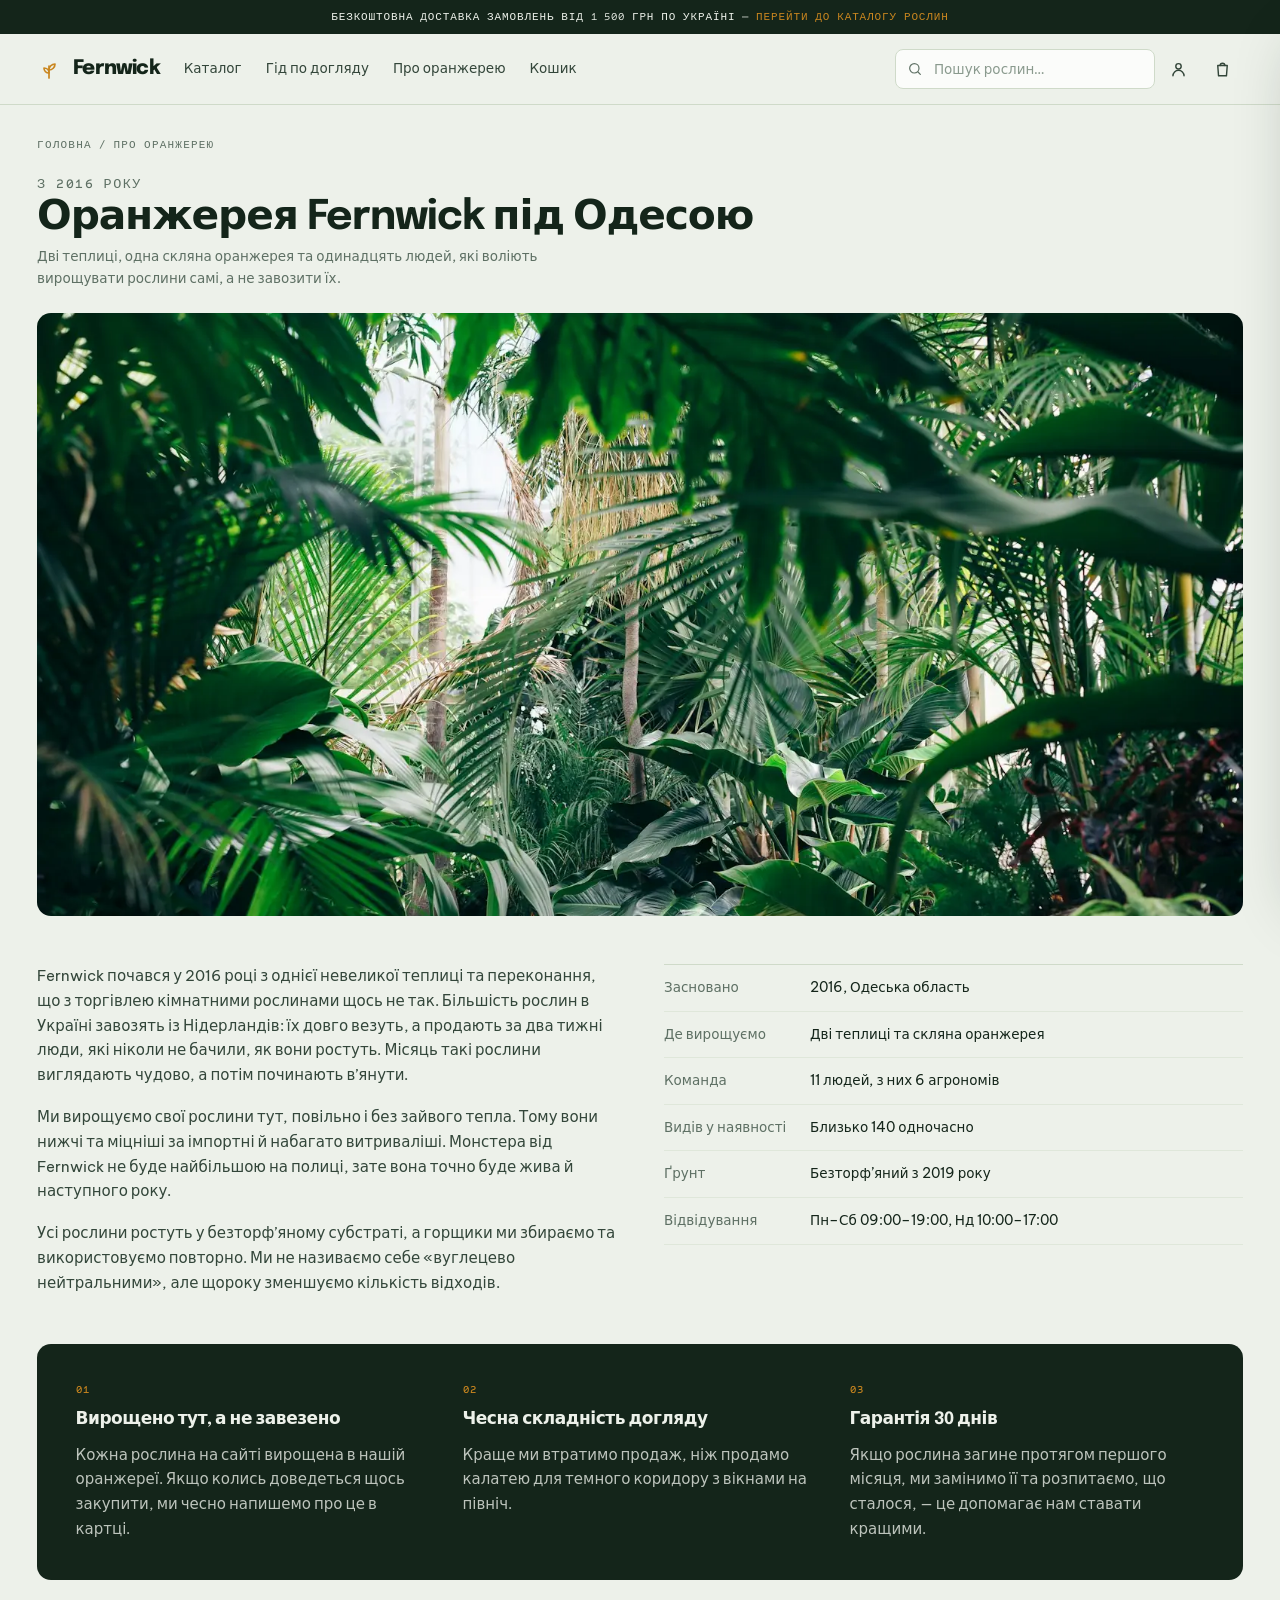
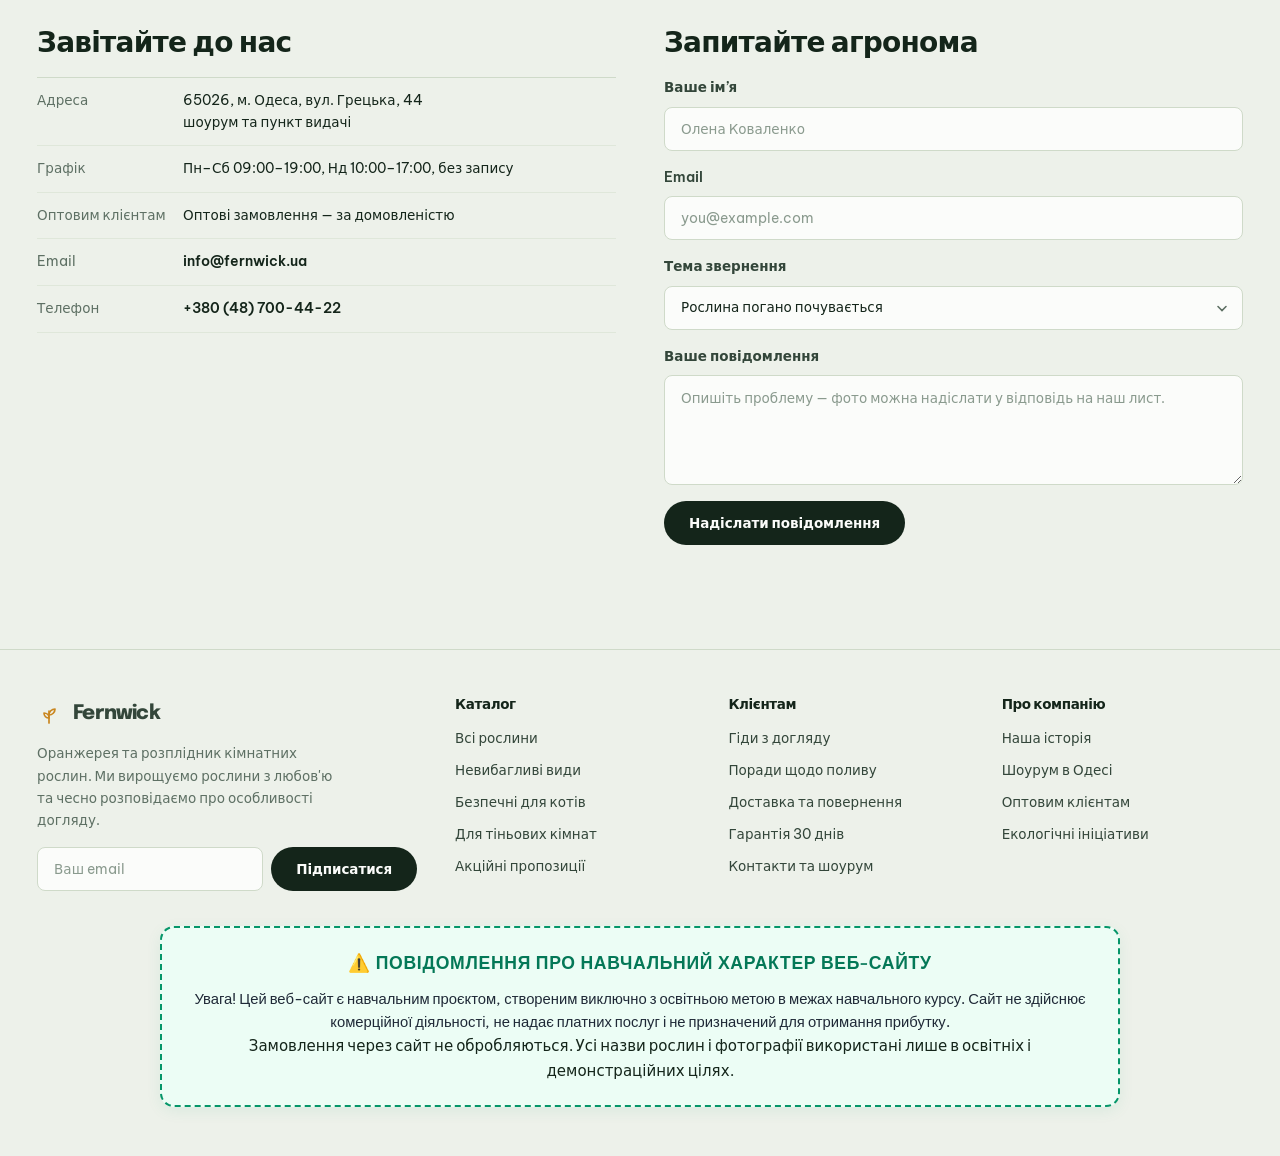
==== commit 9b137d2a: "Переклад усіх сторінок, GA4 + Clarity на всіх сторінках, точний текст повідомлення, форма замовлення" ====
--- a/fernwick/about.html
+++ b/fernwick/about.html
@@ -2,13 +2,13 @@
 <html lang="uk">
 <head>
 <!-- Google tag (gtag.js) -->
-<script async src="https://www.googletagmanager.com/gtag/js?id=G-3LQYDTV1NV"></script>
+<script async src="https://www.googletagmanager.com/gtag/js?id=G-8X83M8RJTM"></script>
 <script>
   window.dataLayer = window.dataLayer || [];
   function gtag(){dataLayer.push(arguments);}
   gtag('js', new Date());
 
-  gtag('config', 'G-3LQYDTV1NV');
+  gtag('config', 'G-8X83M8RJTM');
 </script>
 
 <!-- Microsoft Clarity -->
@@ -17,7 +17,7 @@
         c[a]=c[a]||function(){(c[a].q=c[a].q||[]).push(arguments)};
         t=l.createElement(r);t.async=1;t.src="https://www.clarity.ms/tag/"+i;
         y=l.getElementsByTagName(r)[0];y.parentNode.insertBefore(t,y);
-    })(window, document, "clarity", "script", "pxyz123456");
+    })(window, document, "clarity", "script", "z7zcrze8m3");
 </script>
 
 <meta charset="utf-8" />
@@ -28,7 +28,7 @@
 <link rel="preconnect" href="https://fonts.googleapis.com" />
 <link rel="preconnect" href="https://fonts.gstatic.com" crossorigin />
 <link href="https://fonts.googleapis.com/css2?family=Epilogue:wght@500;600;700;800&family=Be+Vietnam+Pro:wght@400;500;600;700&family=Sometype+Mono:wght@400;500&display=swap" rel="stylesheet" />
-<link rel="preconnect" href="https://images.unsplash.com" crossorigin />
+<link rel="dns-prefetch" href="https://www.clarity.ms" />
 
 <link rel="stylesheet" href="assets/css/tokens.css" />
 <link rel="stylesheet" href="assets/css/shop.css" />
@@ -36,12 +36,12 @@
 <body>
 
 <div class="announce">
-  <p>Безкоштовна доставка замовлень від 1 500 грн по Україні — <a href="shop.html">перейти до каталогу</a></p>
+  <p>Безкоштовна доставка замовлень від 1 500 грн по Україні — <a href="shop.html">перейти до каталогу рослин</a></p>
 </div>
 
 <header class="masthead">
   <div class="wrap masthead__inner">
-    <a class="brand" href="index.html" aria-label="Fernwick — на головну">
+    <a class="brand" href="index.html" aria-label="Fernwick Україна — на головну">
       <svg viewBox="0 0 24 24" fill="none" stroke="currentColor" stroke-width="1.7" stroke-linecap="round" stroke-linejoin="round" aria-hidden="true">
         <path d="M12 21V9" />
         <path d="M12 13c0-3.3 2.7-6 6-6 0 3.3-2.7 6-6 6Z" />
@@ -50,34 +50,30 @@
       <span class="brand__word">Fernwick</span>
     </a>
 
-    <nav class="shopnav" aria-label="Main" data-open="false">
+    <nav class="shopnav" aria-label="Головне меню" data-open="false">
       <a href="shop.html">Каталог</a>
       <a href="care.html">Гід по догляду</a>
       <a href="about.html">Про оранжерею</a>
       <a href="cart.html">Кошик</a>
     </nav>
-      <a href="care.html">Care guides</a>
-      <a href="about.html" aria-current="page">Our nursery</a>
-      <a href="cart.html">Basket</a>
-    </nav>
 
     <div class="masthead__tools">
       <label class="searchbox">
-        <span class="sr-only">Search plants</span>
+        <span class="sr-only">Пошук рослин</span>
         <svg viewBox="0 0 24 24" fill="none" stroke="currentColor" stroke-width="1.8" stroke-linecap="round" aria-hidden="true"><circle cx="11" cy="11" r="7"/><path d="m20 20-3.5-3.5"/></svg>
-        <input class="input" type="search" placeholder="Search plants…" />
+        <input class="input" type="search" placeholder="Пошук рослин…" />
       </label>
 
-      <button class="btn btn--icon" type="button" data-toast="Accounts are a demo in this template" aria-label="Your account">
+      <button class="btn btn--icon" type="button" data-toast="Особистий кабінет працює в демонстраційному режимі" aria-label="Особистий кабінет">
         <svg viewBox="0 0 24 24" fill="none" stroke="currentColor" stroke-width="1.8" stroke-linecap="round" stroke-linejoin="round" aria-hidden="true"><circle cx="12" cy="8" r="3.4"/><path d="M5 20a7 7 0 0 1 14 0"/></svg>
       </button>
 
-      <button class="btn btn--icon" type="button" data-action="open-drawer" aria-label="Open basket">
+      <button class="btn btn--icon" type="button" data-action="open-drawer" aria-label="Відкрити кошик">
         <svg viewBox="0 0 24 24" fill="none" stroke="currentColor" stroke-width="1.8" stroke-linecap="round" stroke-linejoin="round" aria-hidden="true"><path d="M6 7h12l-1 13H7L6 7Z"/><path d="M9 7a3 3 0 0 1 6 0"/></svg>
         <span class="cartbtn__count" data-cart-count hidden>0</span>
       </button>
 
-      <button class="btn btn--icon burger" type="button" aria-expanded="false" aria-label="Menu">
+      <button class="btn btn--icon burger" type="button" aria-expanded="false" aria-label="Меню">
         <svg viewBox="0 0 24 24" fill="none" stroke="currentColor" stroke-width="1.8" stroke-linecap="round" aria-hidden="true"><path d="M4 7h16M4 12h16M4 17h16"/></svg>
       </button>
     </div>
@@ -85,51 +81,44 @@
 </header>
 
 <main class="wrap section--tight">
-  <nav class="label" aria-label="Breadcrumb" style="margin-bottom:var(--s-4)">
-    <a href="index.html">Home</a> / <span>Our nursery</span>
+  <nav class="label" aria-label="Навігація" style="margin-bottom:var(--s-4)">
+    <a href="index.html">Головна</a> / <span>Про оранжерею</span>
   </nav>
 
   <div class="sechead">
     <div>
-      <p class="label">Since 2014</p>
-      <h1>A nursery in the Lea Valley</h1>
-      <p class="lede">Two polytunnels, one glasshouse, and eleven people who would rather grow plants than import them.</p>
-    </div>
-  </div>
-
-  <img src="https://images.unsplash.com/photo-1470058869958-2a77ade41c02?w=1600&q=75&auto=format&fit=crop"
-       alt="Palms and ferns filling the Fernwick glasshouse" width="1600" height="800"
+      <p class="label">З 2016 року</p>
+      <h1>Оранжерея Fernwick під Одесою</h1>
+      <p class="lede">Дві теплиці, одна скляна оранжерея та одинадцять людей, які воліють вирощувати рослини самі, а не завозити їх.</p>
+    </div>
+  </div>
+
+  <img src="assets/img/photo-1470058869958-2a77ade41c02-1600.webp"
+       alt="Пальми та папороті в оранжереї Fernwick" width="1600" height="800"
        style="width:100%;aspect-ratio:2/1;object-fit:cover;border-radius:var(--r-lg);margin-bottom:var(--s-7)"
        fetchpriority="high" decoding="async" />
 
   <div class="grid" style="grid-template-columns:minmax(0,1fr) minmax(0,1fr);gap:var(--s-7);margin-bottom:var(--s-7)">
     <div class="read">
       <p>
-        Fernwick began in 2014 with one leaking polytunnel and a stubborn conviction that
-        the houseplant trade had gone wrong somewhere. Most plants sold in Britain are grown
-        in Holland, shipped hard, and sold within a fortnight by people who have never seen
-        them growing. They look magnificent for a month and then decline for reasons nobody
-        in the chain can explain.
+        Fernwick почався у 2016 році з однієї невеликої теплиці та переконання, що з торгівлею кімнатними рослинами щось не так. Більшість рослин в Україні завозять із Нідерландів: їх довго везуть, а продають за два тижні люди, які ніколи не бачили, як вони ростуть. Місяць такі рослини виглядають чудово, а потім починають в’янути.
       </p>
       <p>
-        We grow ours here, slowly, in less heat than is ideal. That makes them shorter and
-        stockier than the imported equivalent, and considerably tougher. A Fernwick monstera
-        will not be the biggest plant on the shelf. It will be the one still alive next year.
+        Ми вирощуємо свої рослини тут, повільно і без зайвого тепла. Тому вони нижчі та міцніші за імпортні й набагато витриваліші. Монстера від Fernwick не буде найбільшою на полиці, зате вона точно буде жива й наступного року.
       </p>
       <p>
-        Everything is peat-free — we stopped in 2019, two years before we had to — and pots
-        are recycled and re-used. We are not carbon neutral and we are not going to claim it.
+        Усі рослини ростуть у безторф’яному субстраті, а горщики ми збираємо та використовуємо повторно. Ми не називаємо себе «вуглецево нейтральними», але щороку зменшуємо кількість відходів.
       </p>
     </div>
 
     <div>
       <div class="specs" style="border-top:1px solid var(--hairline)">
-        <div class="specs__row"><dt>Founded</dt><dd>2014, Lea Valley</dd></div>
-        <div class="specs__row"><dt>Growing under</dt><dd>Two polytunnels, one glasshouse</dd></div>
-        <div class="specs__row"><dt>People</dt><dd>Eleven, six of them growers</dd></div>
-        <div class="specs__row"><dt>Species in stock</dt><dd>Around 140 at any time</dd></div>
-        <div class="specs__row"><dt>Compost</dt><dd>Peat-free since 2019</dd></div>
-        <div class="specs__row"><dt>Open to visit</dt><dd>Saturdays, 9am–4pm</dd></div>
+        <div class="specs__row"><dt>Засновано</dt><dd>2016, Одеська область</dd></div>
+        <div class="specs__row"><dt>Де вирощуємо</dt><dd>Дві теплиці та скляна оранжерея</dd></div>
+        <div class="specs__row"><dt>Команда</dt><dd>11 людей, з них 6 агрономів</dd></div>
+        <div class="specs__row"><dt>Видів у наявності</dt><dd>Близько 140 одночасно</dd></div>
+        <div class="specs__row"><dt>Ґрунт</dt><dd>Безторф’яний з 2019 року</dd></div>
+        <div class="specs__row"><dt>Відвідування</dt><dd>Пн–Сб 09:00–19:00, Нд 10:00–17:00</dd></div>
       </div>
     </div>
   </div>
@@ -138,61 +127,61 @@
     <div class="grid grid--3" style="gap:var(--s-6)">
       <div>
         <p class="label">01</p>
-        <h3 style="margin:var(--s-3) 0">Grown here, not imported</h3>
-        <p>Every plant on the site was raised at this nursery. If we ever have to buy one in, the listing says so.</p>
+        <h3 style="margin:var(--s-3) 0">Вирощено тут, а не завезено</h3>
+        <p>Кожна рослина на сайті вирощена в нашій оранжереї. Якщо колись доведеться щось закупити, ми чесно напишемо про це в картці.</p>
       </div>
       <div>
         <p class="label">02</p>
-        <h3 style="margin:var(--s-3) 0">Honest difficulty ratings</h3>
-        <p>We would rather lose a sale than sell you a calathea for a north-facing hallway.</p>
+        <h3 style="margin:var(--s-3) 0">Чесна складність догляду</h3>
+        <p>Краще ми втратимо продаж, ніж продамо калатею для темного коридору з вікнами на північ.</p>
       </div>
       <div>
         <p class="label">03</p>
-        <h3 style="margin:var(--s-3) 0">Thirty-day guarantee</h3>
-        <p>If it fails in the first month we replace it and ask what happened, because it usually teaches us something.</p>
+        <h3 style="margin:var(--s-3) 0">Гарантія 30 днів</h3>
+        <p>Якщо рослина загине протягом першого місяця, ми замінимо її та розпитаємо, що сталося, — це допомагає нам ставати кращими.</p>
       </div>
     </div>
   </section>
 
   <section class="grid" style="grid-template-columns:minmax(0,1fr) minmax(0,1fr);gap:var(--s-7)">
     <div>
-      <h2 style="margin-bottom:var(--s-4)">Visit us</h2>
+      <h2 style="margin-bottom:var(--s-4)">Завітайте до нас</h2>
       <div class="specs" style="border-top:1px solid var(--hairline)">
-        <div class="specs__row"><dt>Address</dt><dd>Fernwick Nursery, Marsh Lane<br />Lea Valley, London E10</dd></div>
-        <div class="specs__row"><dt>Saturdays</dt><dd>9am – 4pm, no appointment</dd></div>
-        <div class="specs__row"><dt>Weekdays</dt><dd>Trade and wholesale by arrangement</dd></div>
-        <div class="specs__row"><dt>Email</dt><dd><a class="tlink" href="mailto:hello@fernwick.com">hello@fernwick.com</a></dd></div>
-        <div class="specs__row"><dt>Telephone</dt><dd>020 7946 0132</dd></div>
-      </div>
-    </div>
-
-    <div>
-      <h2 style="margin-bottom:var(--s-4)">Ask a grower</h2>
-      <form class="grid" style="gap:var(--s-4)" data-demo-form="Thanks — a grower will reply, usually the same day">
-        <div class="field">
-          <label for="c-name">Your name</label>
-          <input class="input" id="c-name" type="text" required placeholder="Rosa Whitfield" />
+        <div class="specs__row"><dt>Адреса</dt><dd>65026, м. Одеса, вул. Грецька, 44<br />шоурум та пункт видачі</dd></div>
+        <div class="specs__row"><dt>Графік</dt><dd>Пн–Сб 09:00–19:00, Нд 10:00–17:00, без запису</dd></div>
+        <div class="specs__row"><dt>Оптовим клієнтам</dt><dd>Оптові замовлення — за домовленістю</dd></div>
+        <div class="specs__row"><dt>Email</dt><dd><a class="tlink" href="mailto:info@fernwick.ua">info@fernwick.ua</a></dd></div>
+        <div class="specs__row"><dt>Телефон</dt><dd><a class="tlink" href="tel:+380487004422">+380 (48) 700-44-22</a></dd></div>
+      </div>
+    </div>
+
+    <div>
+      <h2 style="margin-bottom:var(--s-4)">Запитайте агронома</h2>
+      <form class="grid" style="gap:var(--s-4)" data-lead-form data-demo-form="Дякуємо! Агроном відповість вам, зазвичай того ж дня.">
+        <div class="field">
+          <label for="c-name">Ваше ім’я</label>
+          <input class="input" id="c-name" name="name" type="text" required placeholder="Олена Коваленко" />
         </div>
         <div class="field">
           <label for="c-email">Email</label>
           <input class="input" id="c-email" type="email" required placeholder="you@example.com" />
         </div>
         <div class="field">
-          <label for="c-topic">What about</label>
+          <label for="c-topic">Тема звернення</label>
           <select class="select" id="c-topic">
-            <option>A plant that is struggling</option>
-            <option>An order I have placed</option>
-            <option>Wholesale and trade</option>
-            <option>Visiting the nursery</option>
-            <option>Something else</option>
+            <option>Рослина погано почувається</option>
+            <option>Моє замовлення</option>
+            <option>Оптова співпраця</option>
+            <option>Відвідування оранжереї</option>
+            <option>Інше</option>
           </select>
         </div>
         <div class="field">
-          <label for="c-msg">Your message</label>
-          <textarea class="textarea" id="c-msg" required placeholder="Photographs help — you can attach them to the reply."></textarea>
+          <label for="c-msg">Ваше повідомлення</label>
+          <textarea class="textarea" id="c-msg" required placeholder="Опишіть проблему — фото можна надіслати у відповідь на наш лист."></textarea>
         </div>
         <div>
-          <button class="btn btn--primary" type="submit">Send message</button>
+          <button class="btn btn--primary" type="submit">Надіслати повідомлення</button>
         </div>
       </form>
     </div>
@@ -210,25 +199,13 @@
           <span class="brand__word">Fernwick</span>
         </a>
         <p class="muted" style="font-size:var(--text-sm);max-width:34ch;margin-bottom:var(--s-4)">
-          A small nursery in the Lea Valley. We grow what we sell, and we tell you honestly
-          how hard it is to keep alive.
+          Оранжерея та розплідник кімнатних рослин. Ми вирощуємо рослини з любов'ю та чесно розповідаємо про особливості догляду.
         </p>
-        <form class="newsletter" data-demo-form="Thanks — check your inbox for a welcome note">
-          <label class="sr-only" for="nl">Email address</label>
-          <input class="input" id="nl" type="email" placeholder="Email address" required />
-          <button class="btn btn--primary" type="submit">Join</button>
+        <form class="newsletter" data-demo-form="Дякуємо! Ви успішно підписалися на розсилку порад від біолога.">
+          <label class="sr-only" for="nl">Email адреса</label>
+          <input class="input" id="nl" type="email" placeholder="Ваш email" required />
+          <button class="btn btn--primary" type="submit">Підписатися</button>
         </form>
-      </div>
-
-      <div>
-        <h3>Shop</h3>
-        <ul>
-          <li><a href="shop.html">All plants</a></li>
-          <li><a href="shop.html">Easy care</a></li>
-          <li><a href="shop.html">Pet safe</a></li>
-          <li><a href="shop.html">Low light</a></li>
-          <li><a href="shop.html">Sale</a></li>
-        </ul>
       </div>
 
       <div>
@@ -267,24 +244,17 @@
     <!-- Обов'язкове навчальне повідомлення за вимогами завдання -->
     <div class="educational-notice">
       <div class="educational-notice__title">⚠️ ПОВІДОМЛЕННЯ ПРО НАВЧАЛЬНИЙ ХАРАКТЕР ВЕБ-САЙТУ</div>
-      <p class="educational-notice__text">
-        <strong>Увага!</strong> Цей веб-сайт є навчальним проектом, створеним виключно з освітньою метою в межах навчального курсу. Сайт не здійснює комерційної діяльності, не надає платних послуг і не призначений для отримання прибутку.
-      </p>
-    </div>
-
-    <div class="foot__bottom">
-      <p class="label">© 2026 Fernwick Україна — Навчальний проект для ОНЕУ</p>
-      <p class="label">Шаблон від <a href="https://html.design/" target="_blank" rel="noopener noreferrer" class="tlink">html.design</a></p>
-    </div>
-  </div>
+      <p class="educational-notice__text">Увага! Цей веб-сайт є навчальним проєктом, створеним виключно з освітньою метою в межах навчального курсу. Сайт не здійснює комерційної діяльності, не надає платних послуг і не призначений для отримання прибутку.</p>
+      <p class="educational-notice__more">Замовлення через сайт не обробляються. Усі назви рослин і фотографії використані лише в освітніх і демонстраційних цілях.</p>
+    </div>
 </footer>
 
 <!-- ===================== Cart drawer ===================== -->
 <div class="scrim" id="drawerScrim" data-open="false" aria-hidden="true"></div>
-<aside class="drawer" data-open="false" role="dialog" aria-modal="true" aria-label="Your basket">
+<aside class="drawer" data-open="false" role="dialog" aria-modal="true" aria-label="Ваш кошик">
   <div class="drawer__head">
-    <h2 style="font-size:var(--text-md)">Your basket</h2>
-    <button class="btn btn--icon" type="button" data-action="close-drawer" aria-label="Close basket">
+    <h2 style="font-size:var(--text-md)">Ваш кошик</h2>
+    <button class="btn btn--icon" type="button" data-action="close-drawer" aria-label="Закрити кошик">
       <svg viewBox="0 0 24 24" fill="none" stroke="currentColor" stroke-width="2" stroke-linecap="round" aria-hidden="true"><path d="M18 6 6 18M6 6l12 12"/></svg>
     </button>
   </div>
@@ -293,20 +263,20 @@
     <div data-cart-empty>
       <div class="empty">
         <svg viewBox="0 0 24 24" fill="none" stroke="currentColor" stroke-width="1.6" stroke-linecap="round" stroke-linejoin="round" aria-hidden="true"><path d="M6 7h12l-1 13H7L6 7Z"/><path d="M9 7a3 3 0 0 1 6 0"/></svg>
-        <h3>Your basket is empty</h3>
-        <p>Nothing potted up yet. Have a look through the nursery.</p>
-        <a class="btn btn--primary btn--sm" href="shop.html">Shop plants</a>
+        <h3>Ваш кошик порожній</h3>
+        <p>Ви ще не обрали жодної рослини. Перегляньте каталог нашої оранжереї.</p>
+        <a class="btn btn--primary btn--sm" href="shop.html">До каталогу рослин</a>
       </div>
     </div>
     <div data-cart-lines="drawer" style="display:grid;gap:var(--s-5)"></div>
   </div>
 
   <div class="drawer__foot" data-cart-filled hidden>
-    <div class="totalrow"><span>Subtotal</span><span class="num" data-cart-subtotal>£0</span></div>
-    <div class="totalrow"><span>Delivery</span><span class="num" data-cart-delivery>Free</span></div>
-    <div class="totalrow totalrow--grand"><span>Total</span><span class="num" data-cart-total>£0</span></div>
-    <a class="btn btn--primary btn--block" href="cart.html">View basket</a>
-    <button class="btn btn--ghost btn--block" type="button" data-toast="Checkout is where you wire in your own payment provider">Checkout</button>
+    <div class="totalrow"><span>Сума</span><span class="num" data-cart-subtotal>0 грн</span></div>
+    <div class="totalrow"><span>Доставка</span><span class="num" data-cart-delivery>Безкоштовно</span></div>
+    <div class="totalrow totalrow--grand"><span>Загалом</span><span class="num" data-cart-total>0 грн</span></div>
+    <a class="btn btn--primary btn--block" href="cart.html">Переглянути кошик</a>
+    <a class="btn btn--ghost btn--block" href="cart.html#order" data-checkout-link>Оформити замовлення</a>
   </div>
 </aside>
 
